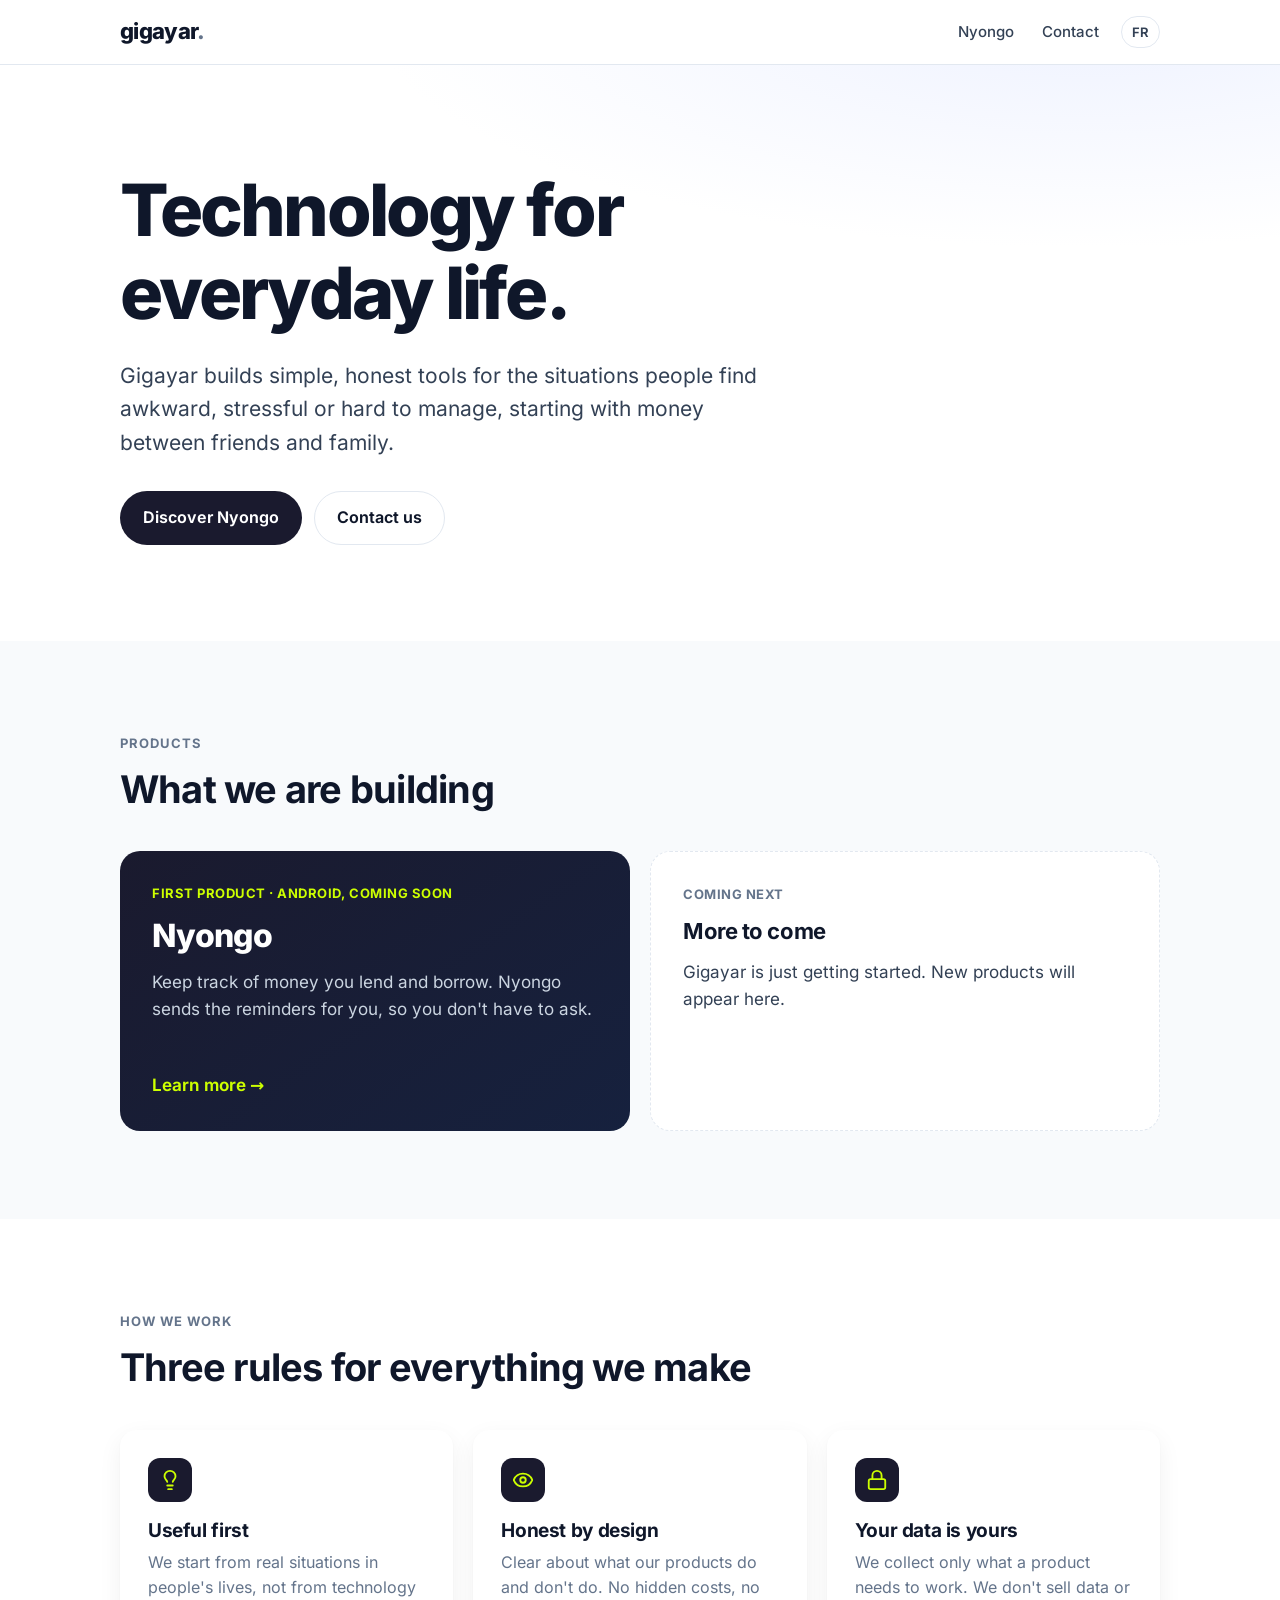
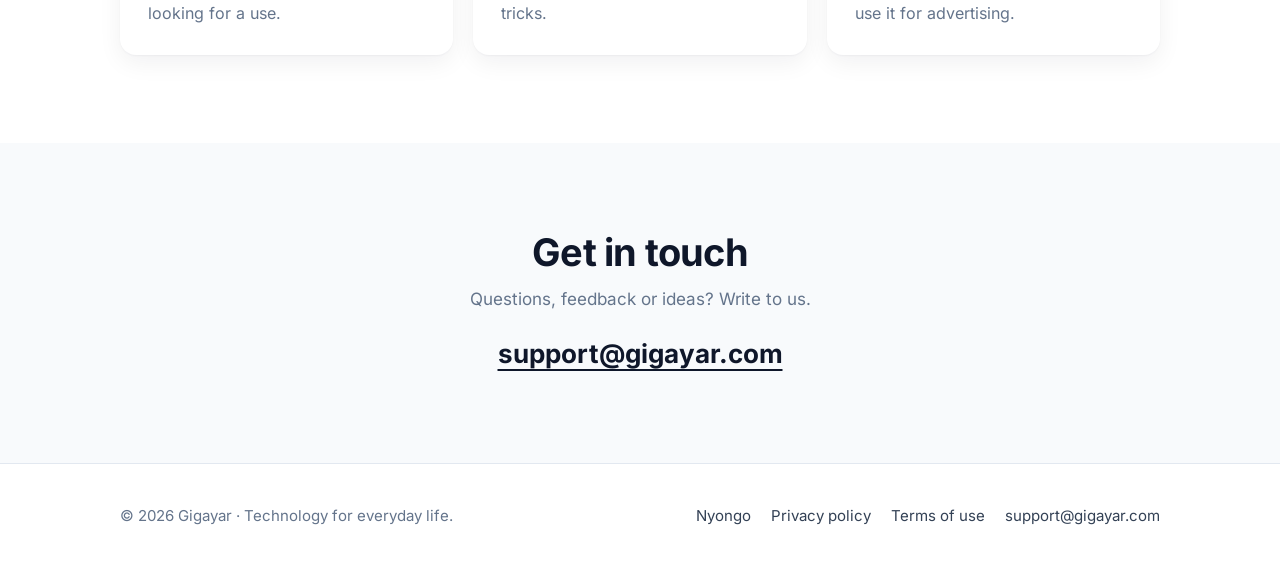
==== docs/index.html @ fb0f81f5 "Gigayar website: home, Nyongo page, privacy, terms and account deletion (EN/FR) Co-Authored-By: Clau" ====
<!doctype html>
<html lang="en">
<head>
<meta charset="utf-8">
<meta name="viewport" content="width=device-width, initial-scale=1">
<title>Gigayar · Technology for everyday life</title>
<meta name="description" content="Gigayar builds simple, honest tools for everyday life. Our first product is Nyongo, a personal tracker for money lent and borrowed.">
<link rel="canonical" href="https://gigayar.com/">
<link rel="alternate" hreflang="en" href="https://gigayar.com/"><link rel="alternate" hreflang="fr" href="https://gigayar.com/fr//"><link rel="alternate" hreflang="x-default" href="https://gigayar.com/">
<meta property="og:title" content="Gigayar · Technology for everyday life">
<meta property="og:description" content="Gigayar builds simple, honest tools for everyday life. Our first product is Nyongo, a personal tracker for money lent and borrowed.">
<meta property="og:url" content="https://gigayar.com/">
<meta property="og:type" content="website">
<meta property="og:site_name" content="Gigayar">
<meta name="theme-color" content="#1A1A2E">
<link rel="icon" href="./favicon.svg" type="image/svg+xml">
<link rel="preload" href="./assets/inter-latin.woff2" as="font" type="font/woff2" crossorigin>
<link rel="stylesheet" href="./assets/style.css">
</head>
<body>
<a class="skip" href="#main">Skip to content</a>
<header class="site-header">
  <div class="wrap">
    <a class="brand" href="./">gigayar<span>.</span></a>
    <nav class="site-nav" aria-label="Main">
      <a href="./nyongo/">Nyongo</a>
      <a href="./#contact">Contact</a>
      <a class="lang" href="./fr//" hreflang="fr" lang="fr"
         aria-label="Version française">FR</a>
    </nav>
  </div>
</header>
<main id="main">

<section class="hero">
  <div class="wrap">
    <h1>Technology for everyday life.</h1>
    <p class="lead">Gigayar builds simple, honest tools for the situations people find awkward, stressful or hard to manage, starting with money between friends and family.</p>
    <div class="actions">
      <a class="btn btn-primary" href="./nyongo/">Discover Nyongo</a>
      <a class="btn btn-secondary" href="mailto:support@gigayar.com">Contact us</a>
    </div>
  </div>
</section>

<section class="section-soft" id="products">
  <div class="wrap">
    <span class="eyebrow">Products</span>
    <h2 class="section-title">What we are building</h2>
    <div class="grid-2">
      <a class="product product-nyongo" href="./nyongo/">
        <span class="tag">First product · Android, coming soon</span>
        <h3>Nyongo</h3>
        <p>Keep track of money you lend and borrow. Nyongo sends the reminders for you, so you don't have to ask.</p>
        <span class="more">Learn more →</span>
      </a>
      <div class="product product-soon">
        <span class="tag">Coming next</span>
        <h3>More to come</h3>
        <p>Gigayar is just getting started. New products will appear here.</p>
      </div>
    </div>
  </div>
</section>

<section>
  <div class="wrap">
    <span class="eyebrow">How we work</span>
    <h2 class="section-title">Three rules for everything we make</h2>
    <div class="grid-3">
      <div class="card"><div class="icon"><svg width="22" height="22" viewBox="0 0 24 24" fill="none" stroke="currentColor" stroke-width="2" stroke-linecap="round" stroke-linejoin="round" aria-hidden="true"><path d="M15 14c.2-1 .7-1.7 1.5-2.5 1-.9 1.5-2.2 1.5-3.5A6 6 0 0 0 6 8c0 1 .2 2.2 1.5 3.5.7.7 1.3 1.5 1.5 2.5"/><path d="M9 18h6"/><path d="M10 22h4"/></svg></div><h3>Useful first</h3><p>We start from real situations in people's lives, not from technology looking for a use.</p></div>
      <div class="card"><div class="icon"><svg width="22" height="22" viewBox="0 0 24 24" fill="none" stroke="currentColor" stroke-width="2" stroke-linecap="round" stroke-linejoin="round" aria-hidden="true"><path d="M2.06 12.35a1 1 0 0 1 0-.7 10.75 10.75 0 0 1 19.88 0 1 1 0 0 1 0 .7 10.75 10.75 0 0 1-19.88 0"/><circle cx="12" cy="12" r="3"/></svg></div><h3>Honest by design</h3><p>Clear about what our products do and don't do. No hidden costs, no tricks.</p></div>
      <div class="card"><div class="icon"><svg width="22" height="22" viewBox="0 0 24 24" fill="none" stroke="currentColor" stroke-width="2" stroke-linecap="round" stroke-linejoin="round" aria-hidden="true"><rect width="18" height="11" x="3" y="11" rx="2" ry="2"/><path d="M7 11V7a5 5 0 0 1 10 0v4"/></svg></div><h3>Your data is yours</h3><p>We collect only what a product needs to work. We don't sell data or use it for advertising.</p></div>
    </div>
  </div>
</section>

<section class="section-soft contact" id="contact">
  <div class="wrap">
    <h2>Get in touch</h2>
    <p>Questions, feedback or ideas? Write to us.</p>
    <a class="mail" href="mailto:support@gigayar.com">support@gigayar.com</a>
  </div>
</section>

</main>
<footer class="site-footer">
  <div class="wrap">
    <div>© 2026 Gigayar · Technology for everyday life.</div>
    <nav aria-label="Footer">
      <a href="./nyongo/">Nyongo</a>
      <a href="./nyongo/privacy/">Privacy policy</a>
      <a href="./nyongo/terms/">Terms of use</a>
      <a href="mailto:support@gigayar.com">support@gigayar.com</a>
    </nav>
  </div>
</footer>
</body>
</html>
---- docs/assets/style.css ----
/* Gigayar website. Plain CSS, no build step. Colors follow the Nyongo app (lib/theme.dart). */

@font-face {
  font-family: "Inter";
  font-style: normal;
  font-weight: 100 900;
  font-display: swap;
  src: url("inter-latin.woff2") format("woff2");
  unicode-range: U+0000-00FF, U+0131, U+0152-0153, U+02BB-02BC, U+02C6, U+02DA, U+02DC, U+0304, U+0308, U+0329,
    U+2000-206F, U+20AC, U+2122, U+2191, U+2193, U+2212, U+2215, U+FEFF, U+FFFD;
}
@font-face {
  font-family: "Inter";
  font-style: normal;
  font-weight: 100 900;
  font-display: swap;
  src: url("inter-latin-ext.woff2") format("woff2");
  unicode-range: U+0100-02BA, U+02BD-02C5, U+02C7-02CC, U+02CE-02D7, U+02DD-02FF, U+0304, U+0308, U+0329,
    U+1D00-1DBF, U+1E00-1E9F, U+1EF2-1EFF, U+2020, U+20A0-20AB, U+20AD-20C0, U+2113, U+2C60-2C7F, U+A720-A7FF;
}

:root {
  --navy: #1a1a2e;
  --navy-2: #16213e;
  --lime: #cdff00;
  --ink: #0f172a;
  --text: #334155;
  --muted: #64748b;
  --line: #e2e8f0;
  --bg: #ffffff;
  --bg-soft: #f8fafc;
  --radius: 16px;
  --shadow: 0 1px 2px rgba(15, 23, 42, 0.04), 0 8px 24px rgba(15, 23, 42, 0.06);
  color-scheme: light;
}

*,
*::before,
*::after {
  box-sizing: border-box;
}

html {
  -webkit-text-size-adjust: 100%;
}

body {
  margin: 0;
  background: var(--bg);
  color: var(--text);
  font-family: "Inter", system-ui, -apple-system, "Segoe UI", Roboto, sans-serif;
  font-size: 17px;
  line-height: 1.6;
  -webkit-font-smoothing: antialiased;
}

h1,
h2,
h3 {
  color: var(--ink);
  line-height: 1.15;
  letter-spacing: -0.02em;
  margin: 0;
}

a {
  color: inherit;
}

p {
  margin: 0;
}

.wrap {
  max-width: 1080px;
  margin: 0 auto;
  padding: 0 20px;
}

.skip {
  position: absolute;
  left: -9999px;
}
.skip:focus {
  left: 12px;
  top: 12px;
  background: var(--ink);
  color: #fff;
  padding: 8px 12px;
  border-radius: 8px;
  z-index: 10;
}

/* Header */
.site-header {
  position: sticky;
  top: 0;
  z-index: 5;
  background: rgba(255, 255, 255, 0.9);
  backdrop-filter: saturate(180%) blur(12px);
  -webkit-backdrop-filter: saturate(180%) blur(12px);
  border-bottom: 1px solid var(--line);
}
.site-header .wrap {
  display: flex;
  align-items: center;
  justify-content: space-between;
  height: 64px;
  gap: 16px;
}
.brand {
  font-weight: 800;
  font-size: 22px;
  letter-spacing: -0.03em;
  color: var(--ink);
  text-decoration: none;
}
.brand span {
  color: var(--muted);
}
.site-nav {
  display: flex;
  align-items: center;
  gap: 4px;
}
.site-nav a {
  text-decoration: none;
  font-size: 15px;
  font-weight: 500;
  color: var(--text);
  padding: 8px 12px;
  border-radius: 999px;
}
.site-nav a:hover {
  background: var(--bg-soft);
  color: var(--ink);
}
.site-nav a[aria-current="page"] {
  color: var(--ink);
  font-weight: 650;
}
.site-nav .lang {
  border: 1px solid var(--line);
  font-size: 13px;
  font-weight: 650;
  padding: 5px 10px;
  margin-left: 6px;
}

/* Buttons */
.actions {
  display: flex;
  flex-wrap: wrap;
  gap: 12px;
  margin-top: 32px;
}
.btn {
  display: inline-flex;
  align-items: center;
  gap: 8px;
  padding: 13px 22px;
  border-radius: 999px;
  font-weight: 650;
  font-size: 16px;
  text-decoration: none;
  border: 1px solid transparent;
  transition: transform 0.15s ease, background 0.15s ease;
}
.btn:hover {
  transform: translateY(-1px);
}
.btn-primary {
  background: var(--navy);
  color: #fff;
}
.btn-secondary {
  border-color: var(--line);
  color: var(--ink);
  background: #fff;
}
.btn-lime {
  background: var(--lime);
  color: var(--navy);
}
.btn-ghost-dark {
  border-color: rgba(255, 255, 255, 0.25);
  color: #fff;
}

/* Sections */
section {
  padding: 88px 0;
}
.section-soft {
  background: var(--bg-soft);
}
.eyebrow {
  display: inline-block;
  font-size: 13px;
  font-weight: 700;
  letter-spacing: 0.08em;
  text-transform: uppercase;
  color: var(--muted);
  margin-bottom: 14px;
}
.section-title {
  font-size: clamp(28px, 4vw, 38px);
  margin-bottom: 40px;
  max-width: 640px;
}

/* Home hero */
.hero {
  padding: 104px 0 96px;
  background: radial-gradient(1200px 400px at 85% -10%, #eef2ff 0%, transparent 60%), var(--bg);
}
.hero h1 {
  font-size: clamp(40px, 7vw, 72px);
  font-weight: 800;
  letter-spacing: -0.04em;
  max-width: 820px;
}
.hero .lead {
  font-size: clamp(18px, 2.2vw, 21px);
  color: var(--text);
  max-width: 640px;
  margin-top: 24px;
}

/* Product cards */
.grid-2 {
  display: grid;
  grid-template-columns: repeat(auto-fit, minmax(300px, 1fr));
  gap: 20px;
}
.grid-3 {
  display: grid;
  grid-template-columns: repeat(auto-fit, minmax(260px, 1fr));
  gap: 20px;
}
.product {
  border-radius: 20px;
  padding: 32px;
  display: flex;
  flex-direction: column;
  gap: 14px;
  min-height: 280px;
}
.product-nyongo {
  background: linear-gradient(145deg, var(--navy) 0%, var(--navy-2) 100%);
  color: #cbd5e1;
  text-decoration: none;
  transition: transform 0.2s ease;
}
.product-nyongo:hover {
  transform: translateY(-3px);
}
.product-nyongo h3 {
  color: #fff;
  font-size: 32px;
  font-weight: 800;
}
.product-nyongo .tag {
  color: var(--lime);
}
.product-nyongo .more {
  margin-top: auto;
  color: var(--lime);
  font-weight: 650;
}
.product-soon {
  border: 1.5px dashed var(--line);
  background: #fff;
}
.product-soon h3 {
  font-size: 22px;
}
.tag {
  font-size: 13px;
  font-weight: 700;
  letter-spacing: 0.04em;
  text-transform: uppercase;
  color: var(--muted);
}

/* Cards */
.card {
  background: #fff;
  border-radius: var(--radius);
  padding: 28px;
  box-shadow: var(--shadow);
}
.card h3 {
  font-size: 19px;
  margin-bottom: 8px;
}
.card p {
  color: var(--muted);
  font-size: 16px;
}
.card .icon {
  width: 44px;
  height: 44px;
  border-radius: 12px;
  display: grid;
  place-items: center;
  background: var(--navy);
  color: var(--lime);
  margin-bottom: 18px;
}
.card .icon svg {
  width: 22px;
  height: 22px;
}

/* Contact band */
.contact {
  text-align: center;
}
.contact h2 {
  font-size: clamp(28px, 4vw, 38px);
  margin-bottom: 12px;
}
.contact p {
  color: var(--muted);
}
.contact .mail {
  display: inline-block;
  margin-top: 20px;
  font-size: clamp(20px, 3vw, 26px);
  font-weight: 700;
  color: var(--ink);
  text-decoration-thickness: 2px;
  text-underline-offset: 6px;
  word-break: break-word;
}

/* Nyongo hero */
.n-hero {
  background: radial-gradient(900px 420px at 90% 0%, rgba(205, 255, 0, 0.12) 0%, transparent 60%),
    linear-gradient(160deg, var(--navy) 0%, var(--navy-2) 100%);
  color: #cbd5e1;
  padding: 96px 0 104px;
}
.n-hero .by {
  font-size: 14px;
  font-weight: 600;
  color: #94a3b8;
  letter-spacing: 0.04em;
}
.n-hero h1 {
  color: #fff;
  font-size: clamp(52px, 9vw, 88px);
  font-weight: 800;
  letter-spacing: -0.045em;
  margin-top: 8px;
}
.n-hero .slogan {
  color: var(--lime);
  font-style: italic;
  font-weight: 600;
  font-size: clamp(20px, 2.8vw, 26px);
  margin-top: 12px;
}
.n-hero .lead {
  font-size: clamp(17px, 2vw, 20px);
  max-width: 600px;
  margin-top: 24px;
}
.pill {
  display: inline-flex;
  align-items: center;
  gap: 8px;
  padding: 6px 14px;
  border-radius: 999px;
  border: 1px solid rgba(205, 255, 0, 0.35);
  color: var(--lime);
  font-size: 14px;
  font-weight: 600;
  margin-top: 36px;
}
.pill::before {
  content: "";
  width: 8px;
  height: 8px;
  border-radius: 50%;
  background: var(--lime);
}

/* Callout */
.callout {
  display: grid;
  grid-template-columns: auto 1fr;
  gap: 24px;
  align-items: start;
  border-radius: 20px;
  padding: 36px;
  background: #f7ffd6;
  border: 1px solid #e6f5a3;
}
.callout .icon {
  width: 52px;
  height: 52px;
  border-radius: 14px;
  background: var(--navy);
  color: var(--lime);
  display: grid;
  place-items: center;
}
.callout h2 {
  font-size: 24px;
  margin-bottom: 8px;
}
.callout p {
  color: #3f4a1a;
}

/* Steps */
.steps {
  counter-reset: step;
  list-style: none;
  padding: 0;
  margin: 0;
  display: grid;
  grid-template-columns: repeat(auto-fit, minmax(240px, 1fr));
  gap: 20px;
}
.steps li {
  counter-increment: step;
  padding: 28px;
  border-radius: var(--radius);
  border: 1px solid var(--line);
  background: #fff;
}
.steps li::before {
  content: counter(step);
  display: grid;
  place-items: center;
  width: 36px;
  height: 36px;
  border-radius: 50%;
  background: var(--lime);
  color: var(--navy);
  font-weight: 800;
  margin-bottom: 16px;
}
.steps h3 {
  font-size: 19px;
  margin-bottom: 6px;
}
.steps p {
  color: var(--muted);
  font-size: 16px;
}

/* Small link list (Nyongo page bottom) */
.link-row {
  display: flex;
  flex-wrap: wrap;
  gap: 10px;
}
.link-row a {
  text-decoration: none;
  padding: 10px 16px;
  border-radius: 999px;
  border: 1px solid var(--line);
  background: #fff;
  color: var(--ink);
  font-weight: 600;
  font-size: 15px;
}
.link-row a:hover {
  border-color: var(--ink);
}

/* Legal and help pages */
.doc {
  max-width: 720px;
  margin: 0 auto;
  padding: 64px 20px 96px;
}
.doc .crumb {
  font-size: 14px;
  color: var(--muted);
  margin-bottom: 20px;
}
.doc .crumb a {
  text-decoration: none;
  font-weight: 600;
  color: var(--ink);
}
.doc h1 {
  font-size: clamp(32px, 5vw, 44px);
  font-weight: 800;
  letter-spacing: -0.03em;
}
.doc .meta {
  color: var(--muted);
  font-size: 15px;
  margin-top: 10px;
  padding-bottom: 24px;
  border-bottom: 1px solid var(--line);
}
.doc h2 {
  font-size: 22px;
  margin: 40px 0 12px;
}
.doc p {
  margin: 0 0 14px;
}
.doc ul,
.doc ol {
  padding-left: 22px;
  margin: 0 0 14px;
}
.doc li {
  margin-bottom: 8px;
}
.doc li::marker {
  color: var(--muted);
}
.doc a {
  color: var(--ink);
  font-weight: 600;
  text-underline-offset: 3px;
}
.doc .note {
  background: var(--bg-soft);
  border: 1px solid var(--line);
  border-radius: 12px;
  padding: 16px 18px;
  font-size: 16px;
}

/* Footer */
.site-footer {
  border-top: 1px solid var(--line);
  padding: 40px 0;
  font-size: 15px;
  color: var(--muted);
}
.site-footer .wrap {
  display: flex;
  flex-wrap: wrap;
  justify-content: space-between;
  gap: 16px 32px;
}
.site-footer nav {
  display: flex;
  flex-wrap: wrap;
  gap: 8px 20px;
}
.site-footer a {
  text-decoration: none;
  color: var(--text);
}
.site-footer a:hover {
  color: var(--ink);
  text-decoration: underline;
}

:focus-visible {
  outline: 3px solid #6366f1;
  outline-offset: 2px;
  border-radius: 6px;
}

@media (max-width: 640px) {
  body {
    font-size: 16px;
  }
  section {
    padding: 64px 0;
  }
  .hero {
    padding: 64px 0;
  }
  .n-hero {
    padding: 64px 0 72px;
  }
  .site-nav a {
    padding: 8px;
  }
  .callout {
    grid-template-columns: 1fr;
    padding: 28px;
  }
  .product {
    padding: 26px;
    min-height: 0;
  }
}

@media (prefers-reduced-motion: reduce) {
  * {
    transition: none !important;
  }
}
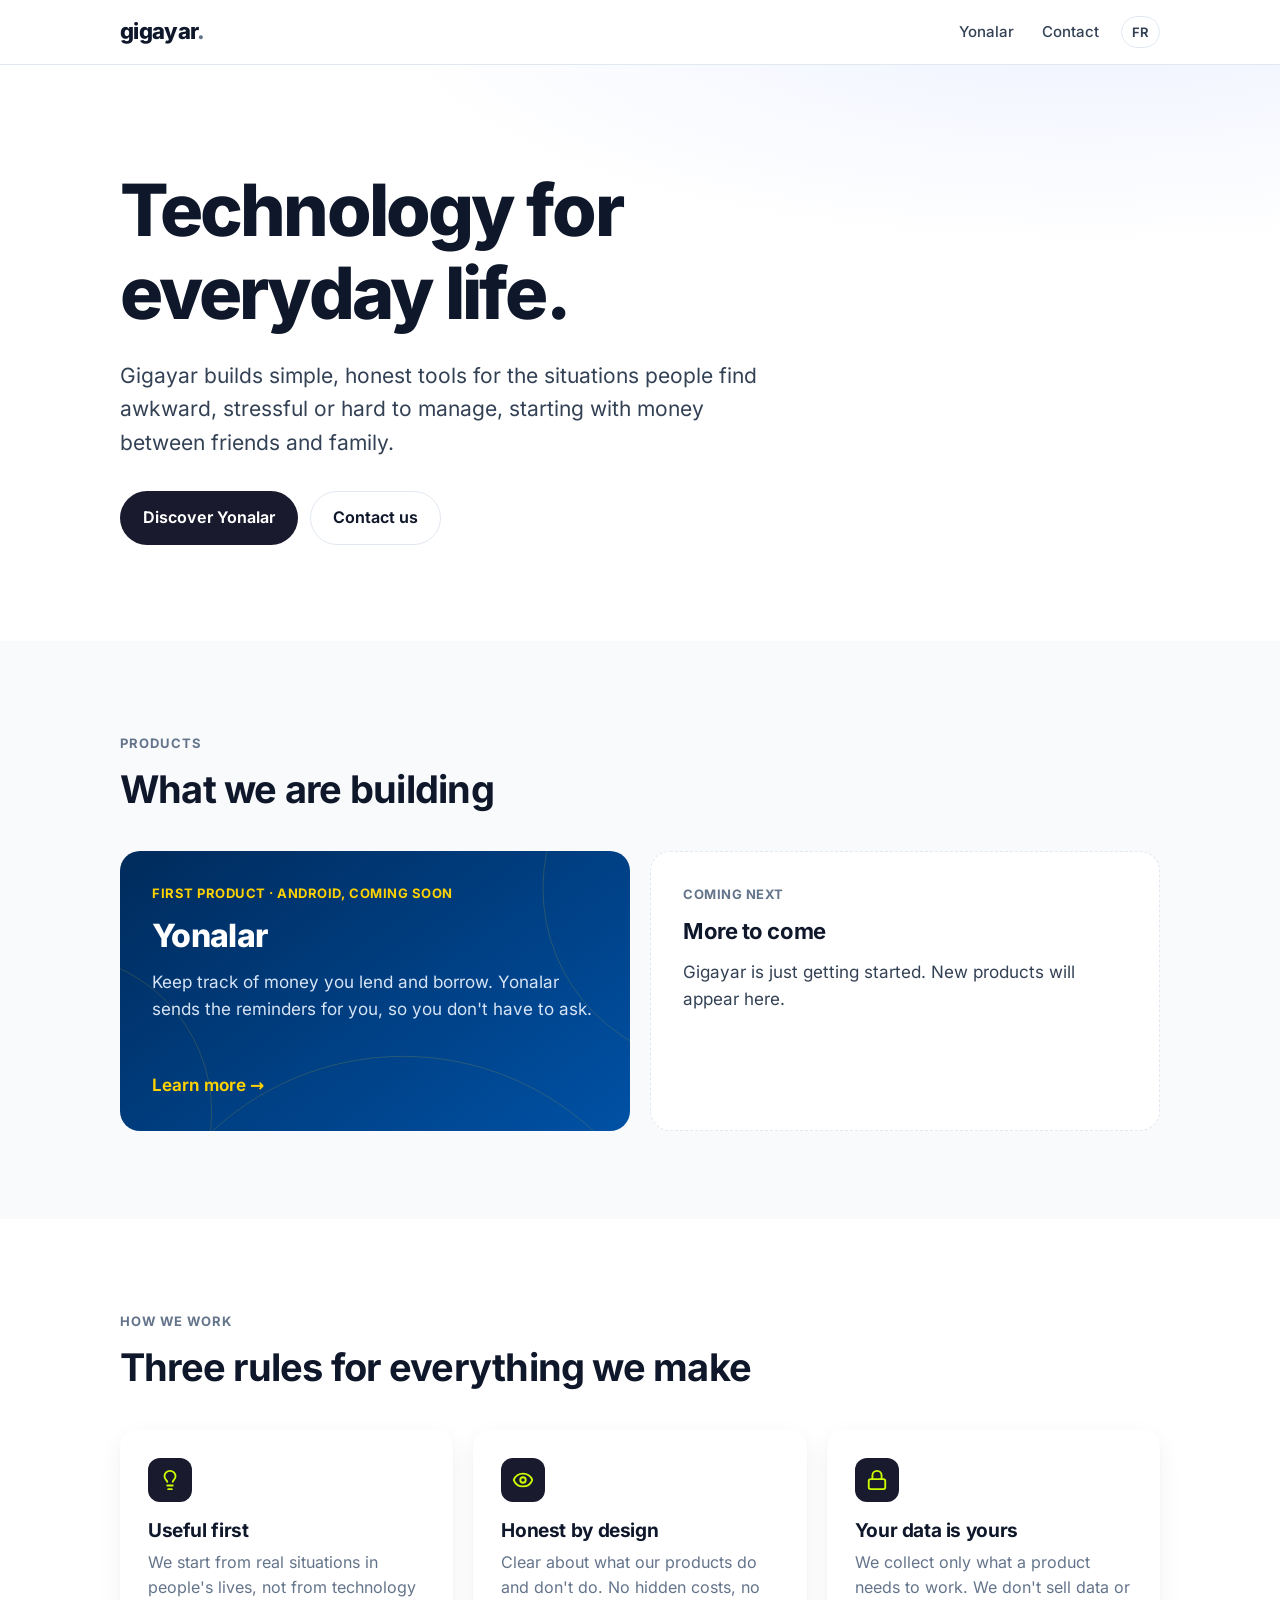
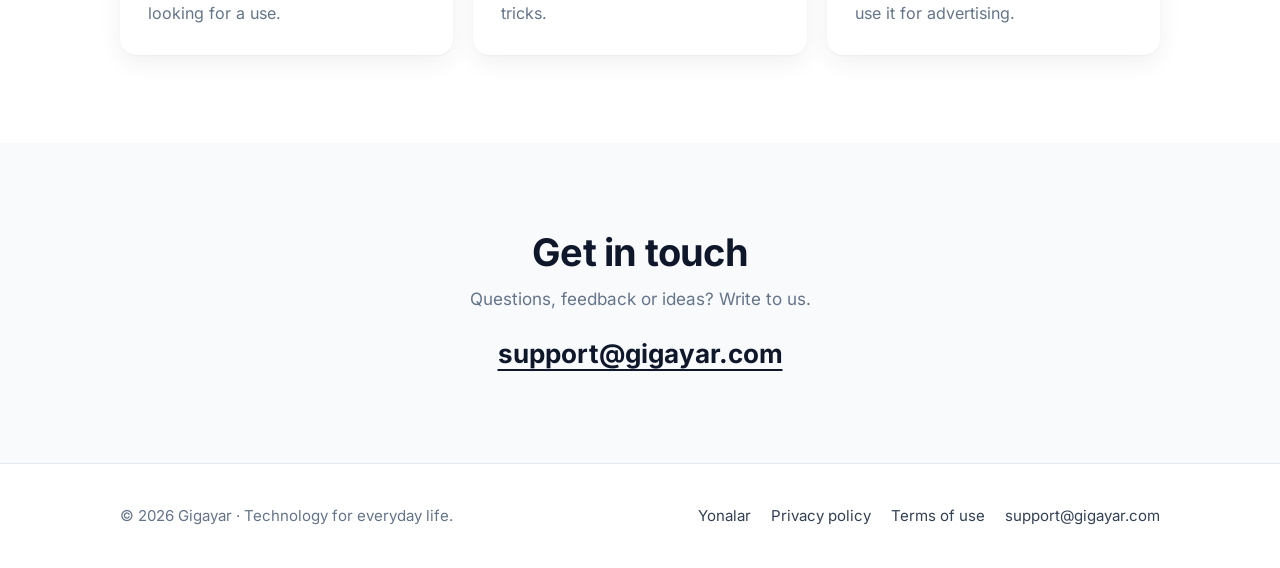
==== commit 7779c9c6: "Yonalar: the app's new name and colours on its pages; legal texts 2026-11-07 - Every visitor-facing " ====
--- a/docs/index.html
+++ b/docs/index.html
@@ -4,11 +4,11 @@
 <meta charset="utf-8">
 <meta name="viewport" content="width=device-width, initial-scale=1">
 <title>Gigayar · Technology for everyday life</title>
-<meta name="description" content="Gigayar builds simple, honest tools for everyday life. Our first product is Nyongo, a personal tracker for money lent and borrowed.">
+<meta name="description" content="Gigayar builds simple, honest tools for everyday life. Our first product is Yonalar, a personal tracker for money lent and borrowed.">
 <link rel="canonical" href="https://gigayar.com/">
 <link rel="alternate" hreflang="en" href="https://gigayar.com/"><link rel="alternate" hreflang="fr" href="https://gigayar.com/fr//"><link rel="alternate" hreflang="x-default" href="https://gigayar.com/">
 <meta property="og:title" content="Gigayar · Technology for everyday life">
-<meta property="og:description" content="Gigayar builds simple, honest tools for everyday life. Our first product is Nyongo, a personal tracker for money lent and borrowed.">
+<meta property="og:description" content="Gigayar builds simple, honest tools for everyday life. Our first product is Yonalar, a personal tracker for money lent and borrowed.">
 <meta property="og:url" content="https://gigayar.com/">
 <meta property="og:type" content="website">
 <meta property="og:site_name" content="Gigayar">
@@ -23,7 +23,7 @@
   <div class="wrap">
     <a class="brand" href="./">gigayar<span>.</span></a>
     <nav class="site-nav" aria-label="Main">
-      <a href="./nyongo/">Nyongo</a>
+      <a href="./nyongo/">Yonalar</a>
       <a href="./#contact">Contact</a>
       <a class="lang" href="./fr//" hreflang="fr" lang="fr"
          aria-label="Version française">FR</a>
@@ -37,7 +37,7 @@
     <h1>Technology for everyday life.</h1>
     <p class="lead">Gigayar builds simple, honest tools for the situations people find awkward, stressful or hard to manage, starting with money between friends and family.</p>
     <div class="actions">
-      <a class="btn btn-primary" href="./nyongo/">Discover Nyongo</a>
+      <a class="btn btn-primary" href="./nyongo/">Discover Yonalar</a>
       <a class="btn btn-secondary" href="mailto:support@gigayar.com">Contact us</a>
     </div>
   </div>
@@ -50,8 +50,8 @@
     <div class="grid-2">
       <a class="product product-nyongo" href="./nyongo/">
         <span class="tag">First product · Android, coming soon</span>
-        <h3>Nyongo</h3>
-        <p>Keep track of money you lend and borrow. Nyongo sends the reminders for you, so you don't have to ask.</p>
+        <h3>Yonalar</h3>
+        <p>Keep track of money you lend and borrow. Yonalar sends the reminders for you, so you don't have to ask.</p>
         <span class="more">Learn more →</span>
       </a>
       <div class="product product-soon">
@@ -88,7 +88,7 @@
   <div class="wrap">
     <div>© 2026 Gigayar · Technology for everyday life.</div>
     <nav aria-label="Footer">
-      <a href="./nyongo/">Nyongo</a>
+      <a href="./nyongo/">Yonalar</a>
       <a href="./nyongo/privacy/">Privacy policy</a>
       <a href="./nyongo/terms/">Terms of use</a>
       <a href="mailto:support@gigayar.com">support@gigayar.com</a>
--- a/docs/assets/style.css
+++ b/docs/assets/style.css
@@ -1,4 +1,4 @@
-/* Gigayar website. Plain CSS, no build step. Colors follow the Nyongo app (lib/theme.dart). */
+/* Gigayar website. Plain CSS, no build step. Colors follow the Yonalar app (lib/constants.dart) on its pages; the rest is Gigayar's. */
 
 @font-face {
   font-family: "Inter";
@@ -596,3 +596,36 @@
     transition: none !important;
   }
 }
+
+/* Yonalar pages (and its card on the home page): the app's colours since its
+   rebrand: navy, blue and gold, with the gold arcs of its icon. The rest of the
+   Gigayar site keeps its own navy and lime. */
+body.yonalar,
+.product-nyongo {
+  --navy: #002b5c;
+  --navy-2: #0051a5;
+  --lime: #ffd200;
+}
+body.yonalar .n-hero {
+  background: url("data:image/svg+xml,%3Csvg xmlns='http://www.w3.org/2000/svg' viewBox='0 0 1200 600' preserveAspectRatio='xMidYMid slice'%3E%3Cg fill='none' stroke='%23FFD200' stroke-width='1.5' opacity='0.22'%3E%3Ccircle cx='-90' cy='560' r='340'/%3E%3Ccircle cx='1340' cy='80' r='380'/%3E%3Ccircle cx='660' cy='1040' r='600'/%3E%3C/g%3E%3C/svg%3E") center / cover no-repeat,
+    linear-gradient(165deg, #002b5c 0%, #003f86 50%, #0051a5 100%);
+  color: #d6e4f5;
+}
+.product-nyongo {
+  background: url("data:image/svg+xml,%3Csvg xmlns='http://www.w3.org/2000/svg' viewBox='0 0 1200 600' preserveAspectRatio='xMidYMid slice'%3E%3Cg fill='none' stroke='%23FFD200' stroke-width='1.5' opacity='0.22'%3E%3Ccircle cx='-90' cy='560' r='340'/%3E%3Ccircle cx='1340' cy='80' r='380'/%3E%3Ccircle cx='660' cy='1040' r='600'/%3E%3C/g%3E%3C/svg%3E") center / cover no-repeat,
+    linear-gradient(145deg, #002b5c 0%, #0051a5 100%);
+  color: #d6e4f5;
+}
+body.yonalar .n-hero .by {
+  color: #d6e4f5;
+}
+body.yonalar .pill {
+  border-color: rgba(255, 210, 0, 0.45);
+}
+body.yonalar .callout {
+  background: #fff9db;
+  border-color: #f5e3a0;
+}
+body.yonalar .callout p {
+  color: #4a3b00;
+}
